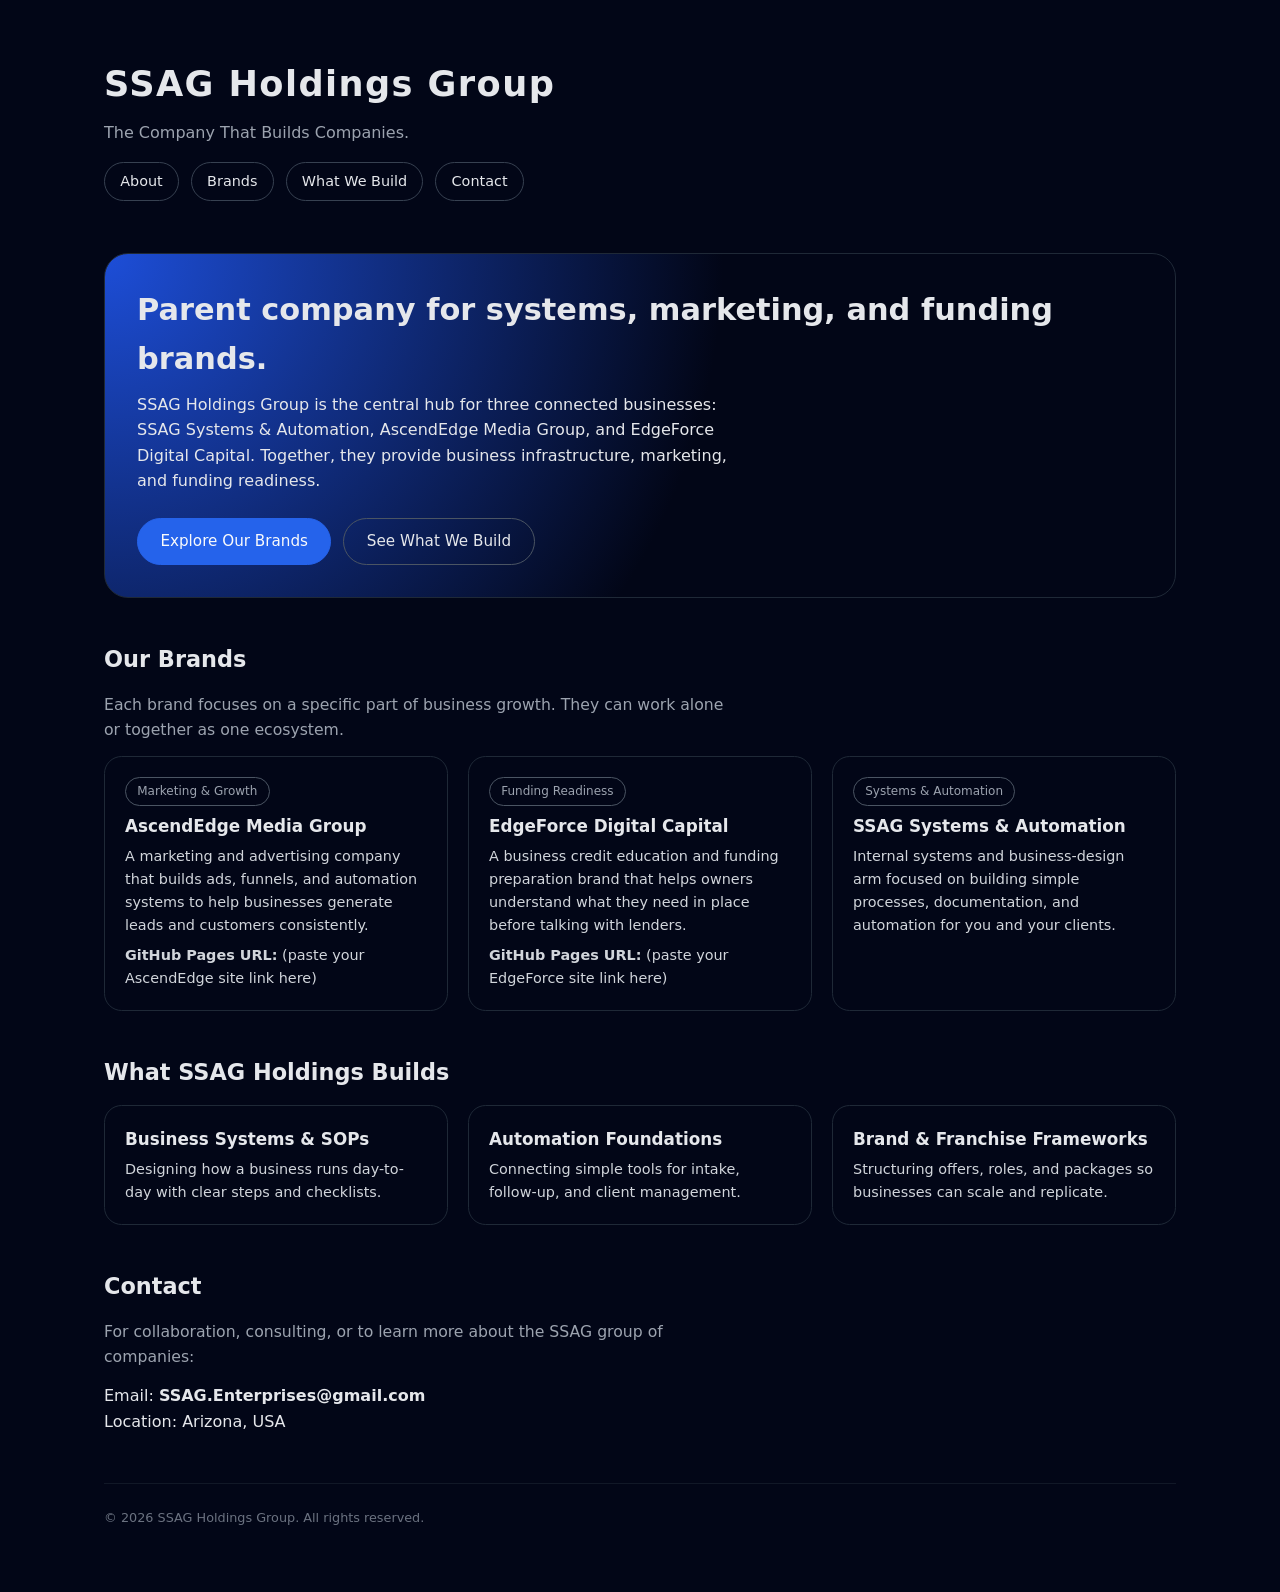
==== index.html @ 1a751d48 "Add files via upload" ====
<!DOCTYPE html>
<html lang="en">
<head>
  <meta charset="UTF-8" />
  <title>SSAG Holdings Group – Enterprise Hub</title>
  <meta name="viewport" content="width=device-width, initial-scale=1" />
  <meta name="description" content="SSAG Holdings Group is the parent company overseeing AscendEdge Media Group and EdgeForce Digital Capital." />
  <link rel="stylesheet" href="style.css" />
</head>
<body>
  <div class="container">
    <header>
      <h1>SSAG Holdings Group</h1>
      <p>The Company That Builds Companies.</p>
      <nav class="nav">
        <a href="#about">About</a>
        <a href="#brands">Brands</a>
        <a href="#services">What We Build</a>
        <a href="#contact">Contact</a>
      </nav>
    </header>

    <section class="hero" id="about">
      <h2>Parent company for systems, marketing, and funding brands.</h2>
      <p>
        SSAG Holdings Group is the central hub for three connected businesses:
        SSAG Systems & Automation, AscendEdge Media Group, and EdgeForce Digital Capital.
        Together, they provide business infrastructure, marketing, and funding readiness.
      </p>
      <div class="cta-row">
        <a href="#brands" class="btn-primary">Explore Our Brands</a>
        <a href="#services" class="btn-outline">See What We Build</a>
      </div>
    </section>

    <section class="section" id="brands">
      <h3>Our Brands</h3>
      <p class="lead">
        Each brand focuses on a specific part of business growth. They can work alone or together as one ecosystem.
      </p>
      <div class="grid grid-3">
        <div class="card">
          <span class="badge">Marketing & Growth</span>
          <h4>AscendEdge Media Group</h4>
          <p>
            A marketing and advertising company that builds ads, funnels, and automation systems 
            to help businesses generate leads and customers consistently.
          </p>
          <p class="price"><strong>GitHub Pages URL:</strong> (paste your AscendEdge site link here)</p>
        </div>
        <div class="card">
          <span class="badge">Funding Readiness</span>
          <h4>EdgeForce Digital Capital</h4>
          <p>
            A business credit education and funding preparation brand that helps owners understand 
            what they need in place before talking with lenders.
          </p>
          <p class="price"><strong>GitHub Pages URL:</strong> (paste your EdgeForce site link here)</p>
        </div>
        <div class="card">
          <span class="badge">Systems & Automation</span>
          <h4>SSAG Systems & Automation</h4>
          <p>
            Internal systems and business-design arm focused on building simple processes, documentation, 
            and automation for you and your clients.
          </p>
        </div>
      </div>
    </section>

    <section class="section" id="services">
      <h3>What SSAG Holdings Builds</h3>
      <div class="grid grid-3">
        <div class="card">
          <h4>Business Systems & SOPs</h4>
          <p>Designing how a business runs day-to-day with clear steps and checklists.</p>
        </div>
        <div class="card">
          <h4>Automation Foundations</h4>
          <p>Connecting simple tools for intake, follow-up, and client management.</p>
        </div>
        <div class="card">
          <h4>Brand & Franchise Frameworks</h4>
          <p>Structuring offers, roles, and packages so businesses can scale and replicate.</p>
        </div>
      </div>
    </section>

    <section class="section" id="contact">
      <h3>Contact</h3>
      <p class="lead">
        For collaboration, consulting, or to learn more about the SSAG group of companies:
      </p>
      <p>Email: <strong>SSAG.Enterprises@gmail.com</strong></p>
      <p>Location: Arizona, USA</p>
    </section>

    <footer class="footer">
      © <span id="year"></span> SSAG Holdings Group. All rights reserved.
    </footer>
  </div>

  <script>
    document.getElementById('year').textContent = new Date().getFullYear();
  </script>
</body>
</html>
---- style.css ----
* {
  box-sizing: border-box;
  margin: 0;
  padding: 0;
}

body {
  font-family: system-ui, -apple-system, BlinkMacSystemFont, "Segoe UI", sans-serif;
  background: #020617;
  color: #e5e7eb;
  line-height: 1.6;
}

a {
  color: inherit;
  text-decoration: none;
}

.container {
  max-width: 1120px;
  margin: 0 auto;
  padding: 1.5rem;
}

header {
  padding: 2rem 0 1.25rem;
}

header h1 {
  font-size: 2.2rem;
  letter-spacing: 0.04em;
}

header p {
  margin-top: 0.5rem;
  color: #9ca3af;
}

.nav {
  display: flex;
  flex-wrap: wrap;
  gap: 0.75rem;
  margin-top: 1rem;
}

.nav a {
  font-size: 0.9rem;
  padding: 0.45rem 0.95rem;
  border-radius: 999px;
  border: 1px solid #374151;
  color: #e5e7eb;
}

.nav a:hover {
  background: #111827;
}

.hero {
  margin-top: 2rem;
  padding: 2rem;
  border-radius: 1.5rem;
  background: radial-gradient(circle at top left, #1d4ed8 0, #020617 55%);
  border: 1px solid #1f2937;
}

.hero h2 {
  font-size: 1.9rem;
  margin-bottom: 0.5rem;
}

.hero p {
  color: #e5e7eb;
  max-width: 38rem;
}

.cta-row {
  margin-top: 1.5rem;
  display: flex;
  flex-wrap: wrap;
  gap: 0.75rem;
}

.btn-primary, .btn-outline {
  padding: 0.65rem 1.4rem;
  border-radius: 999px;
  font-size: 0.95rem;
  cursor: pointer;
  border: 1px solid transparent;
  display: inline-block;
}

.btn-primary {
  background: #2563eb;
  border-color: #2563eb;
  color: #f9fafb;
}

.btn-outline {
  background: transparent;
  border-color: #4b5563;
  color: #e5e7eb;
}

.section {
  margin-top: 2.75rem;
}

.section h3 {
  font-size: 1.4rem;
  margin-bottom: 0.85rem;
}

.section p.lead {
  font-size: 0.98rem;
  color: #9ca3af;
  max-width: 40rem;
  margin-bottom: 0.9rem;
}

.grid {
  display: grid;
  gap: 1.25rem;
}

@media (min-width: 768px) {
  .grid-3 {
    grid-template-columns: repeat(3, minmax(0, 1fr));
  }
  .grid-2 {
    grid-template-columns: repeat(2, minmax(0, 1fr));
  }
}

.card {
  padding: 1.25rem;
  border-radius: 1.1rem;
  border: 1px solid #1f2937;
  background: #020617;
}

.card h4 {
  font-size: 1.05rem;
  margin-bottom: 0.35rem;
}

.card p {
  font-size: 0.9rem;
  color: #d1d5db;
}

.badge {
  display: inline-block;
  font-size: 0.75rem;
  padding: 0.24rem 0.7rem;
  border-radius: 999px;
  border: 1px solid #4b5563;
  color: #9ca3af;
  margin-bottom: 0.4rem;
}

.price {
  margin-top: 0.45rem;
  font-size: 0.95rem;
  color: #a5b4fc;
}

.footer {
  margin-top: 3rem;
  padding: 1.5rem 0 2.5rem;
  border-top: 1px solid #111827;
  font-size: 0.8rem;
  color: #6b7280;
}
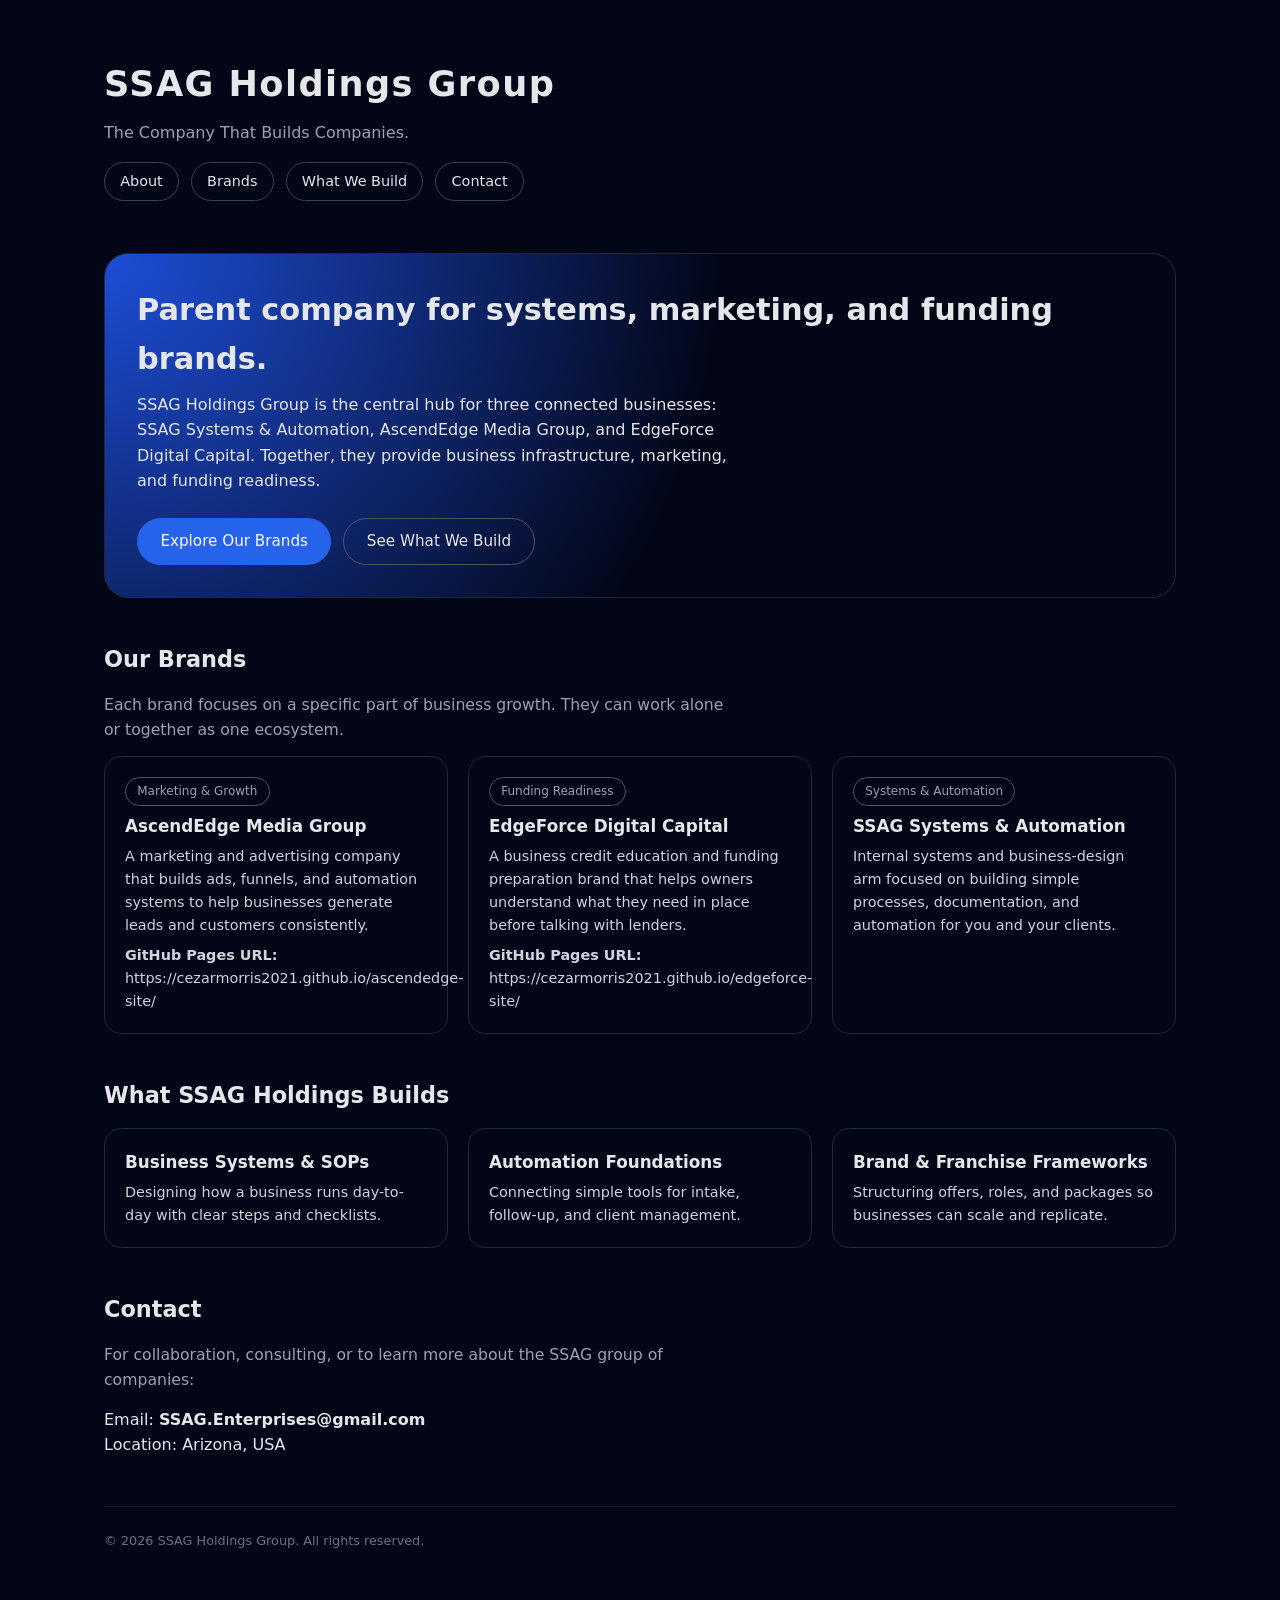
==== commit 01e26431: "Update index.html" ====
--- a/index.html
+++ b/index.html
@@ -46,7 +46,12 @@
             A marketing and advertising company that builds ads, funnels, and automation systems 
             to help businesses generate leads and customers consistently.
           </p>
-          <p class="price"><strong>GitHub Pages URL:</strong> (paste your AscendEdge site link here)</p>
+          <p class="price">
+            <strong>GitHub Pages URL:</strong>
+            <a href="https://cezarmorris2021.github.io/ascendedge-site/" target="_blank">
+              https://cezarmorris2021.github.io/ascendedge-site/
+            </a>
+          </p>
         </div>
         <div class="card">
           <span class="badge">Funding Readiness</span>
@@ -55,7 +60,12 @@
             A business credit education and funding preparation brand that helps owners understand 
             what they need in place before talking with lenders.
           </p>
-          <p class="price"><strong>GitHub Pages URL:</strong> (paste your EdgeForce site link here)</p>
+          <p class="price">
+            <strong>GitHub Pages URL:</strong>
+            <a href="https://cezarmorris2021.github.io/edgeforce-site/" target="_blank">
+              https://cezarmorris2021.github.io/edgeforce-site/
+            </a>
+          </p>
         </div>
         <div class="card">
           <span class="badge">Systems & Automation</span>
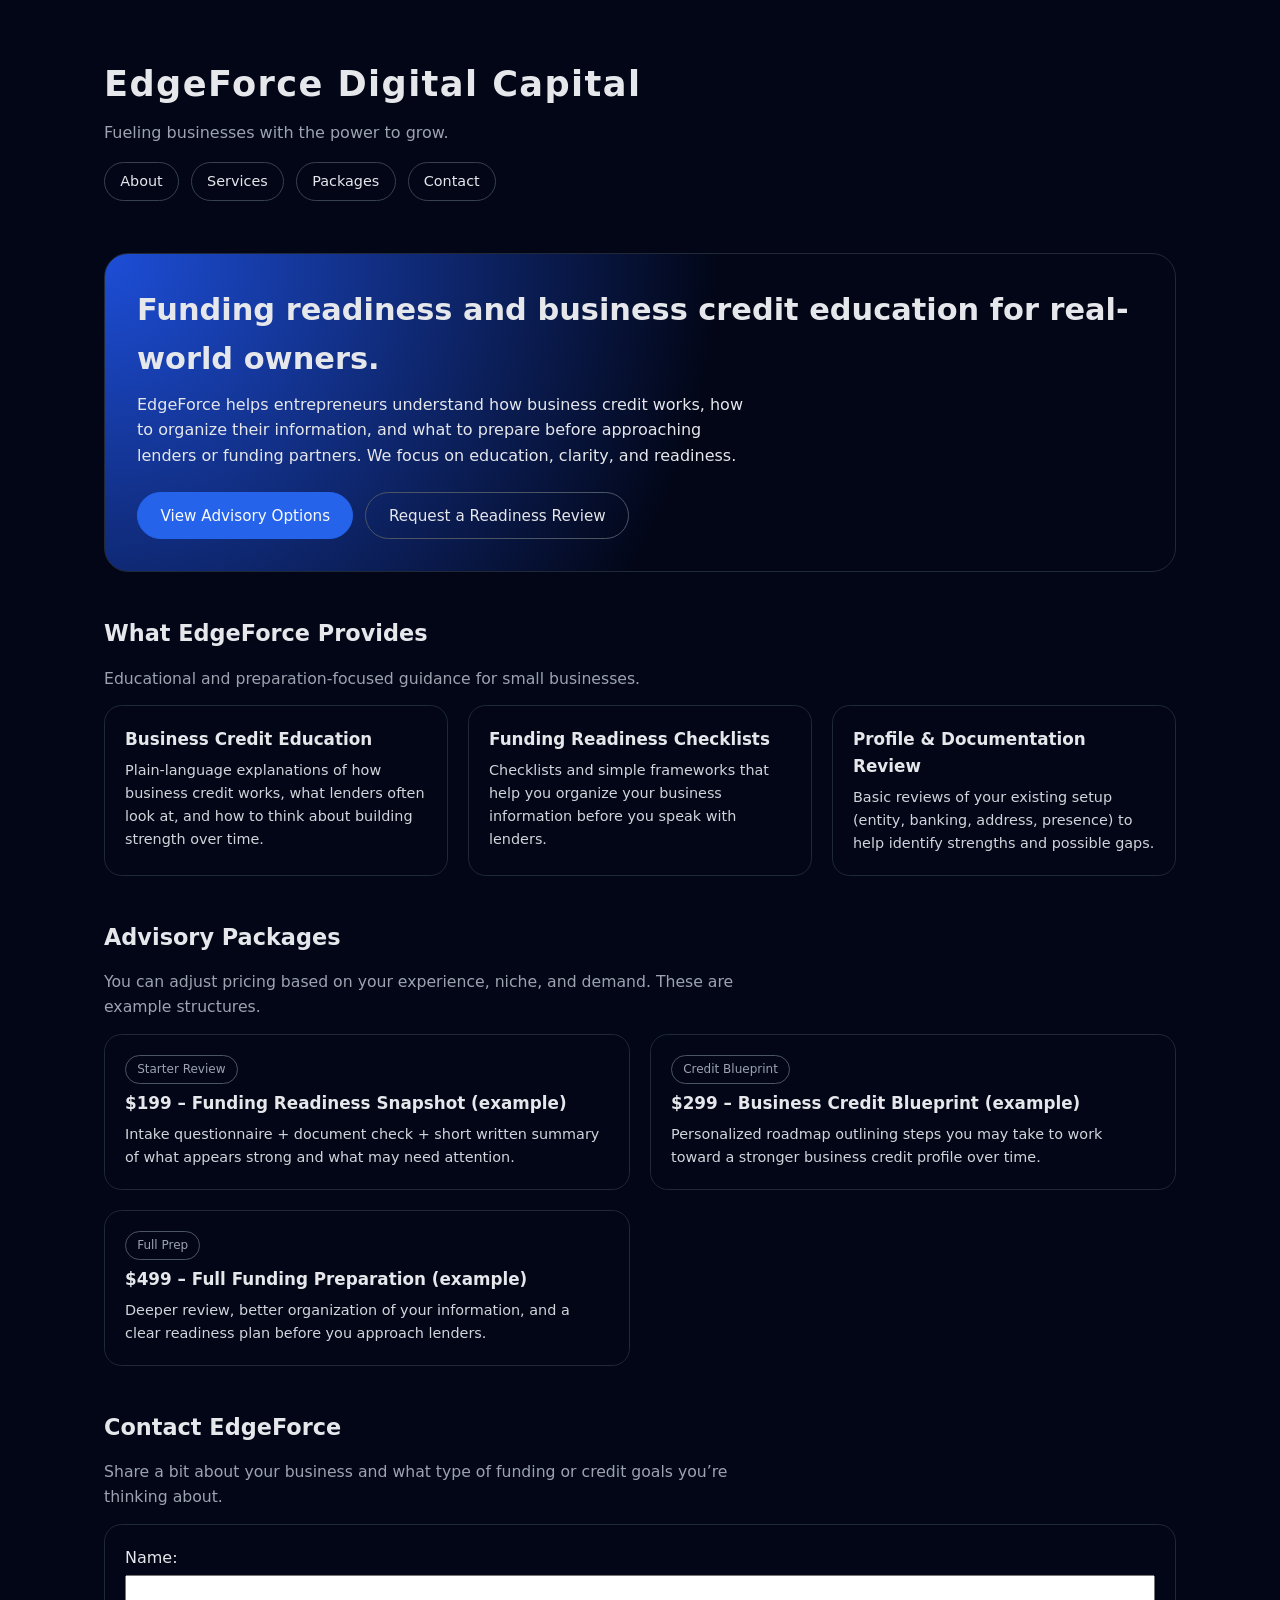
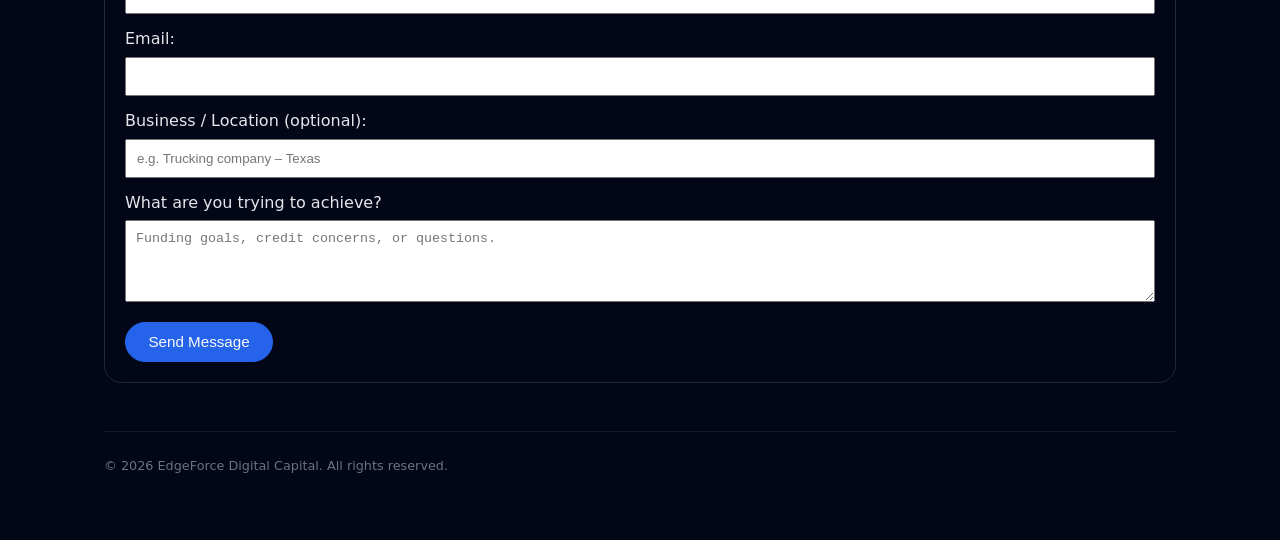
==== commit 5c204bed: "Update index.html" ====
--- a/index.html
+++ b/index.html
@@ -2,111 +2,107 @@
 <html lang="en">
 <head>
   <meta charset="UTF-8" />
-  <title>SSAG Holdings Group – Enterprise Hub</title>
+  <title>EdgeForce Digital Capital – Funding Readiness & Business Credit Education</title>
   <meta name="viewport" content="width=device-width, initial-scale=1" />
-  <meta name="description" content="SSAG Holdings Group is the parent company overseeing AscendEdge Media Group and EdgeForce Digital Capital." />
+  <meta name="description" content="EdgeForce Digital Capital provides funding readiness reviews and business credit education for small businesses." />
   <link rel="stylesheet" href="style.css" />
 </head>
 <body>
   <div class="container">
     <header>
-      <h1>SSAG Holdings Group</h1>
-      <p>The Company That Builds Companies.</p>
+      <h1>EdgeForce Digital Capital</h1>
+      <p>Fueling businesses with the power to grow.</p>
       <nav class="nav">
         <a href="#about">About</a>
-        <a href="#brands">Brands</a>
-        <a href="#services">What We Build</a>
+        <a href="#services">Services</a>
+        <a href="#packages">Packages</a>
         <a href="#contact">Contact</a>
       </nav>
     </header>
 
     <section class="hero" id="about">
-      <h2>Parent company for systems, marketing, and funding brands.</h2>
+      <h2>Funding readiness and business credit education for real-world owners.</h2>
       <p>
-        SSAG Holdings Group is the central hub for three connected businesses:
-        SSAG Systems & Automation, AscendEdge Media Group, and EdgeForce Digital Capital.
-        Together, they provide business infrastructure, marketing, and funding readiness.
+        EdgeForce helps entrepreneurs understand how business credit works, how to organize their information,
+        and what to prepare before approaching lenders or funding partners. We focus on education, clarity, and readiness.
       </p>
       <div class="cta-row">
-        <a href="#brands" class="btn-primary">Explore Our Brands</a>
-        <a href="#services" class="btn-outline">See What We Build</a>
+        <a href="#packages" class="btn-primary">View Advisory Options</a>
+        <a href="#contact" class="btn-outline">Request a Readiness Review</a>
       </div>
     </section>
 
-    <section class="section" id="brands">
-      <h3>Our Brands</h3>
-      <p class="lead">
-        Each brand focuses on a specific part of business growth. They can work alone or together as one ecosystem.
-      </p>
+    <section class="section" id="services">
+      <h3>What EdgeForce Provides</h3>
+      <p class="lead">Educational and preparation-focused guidance for small businesses.</p>
+
       <div class="grid grid-3">
         <div class="card">
-          <span class="badge">Marketing & Growth</span>
-          <h4>AscendEdge Media Group</h4>
-          <p>
-            A marketing and advertising company that builds ads, funnels, and automation systems 
-            to help businesses generate leads and customers consistently.
-          </p>
-          <p class="price">
-            <strong>GitHub Pages URL:</strong>
-            <a href="https://cezarmorris2021.github.io/ascendedge-site/" target="_blank">
-              https://cezarmorris2021.github.io/ascendedge-site/
-            </a>
-          </p>
+          <h4>Business Credit Education</h4>
+          <p>Plain-language explanations of how business credit works, what lenders often look at, and how to think about building strength over time.</p>
         </div>
         <div class="card">
-          <span class="badge">Funding Readiness</span>
-          <h4>EdgeForce Digital Capital</h4>
-          <p>
-            A business credit education and funding preparation brand that helps owners understand 
-            what they need in place before talking with lenders.
-          </p>
-          <p class="price">
-            <strong>GitHub Pages URL:</strong>
-            <a href="https://cezarmorris2021.github.io/edgeforce-site/" target="_blank">
-              https://cezarmorris2021.github.io/edgeforce-site/
-            </a>
-          </p>
+          <h4>Funding Readiness Checklists</h4>
+          <p>Checklists and simple frameworks that help you organize your business information before you speak with lenders.</p>
         </div>
         <div class="card">
-          <span class="badge">Systems & Automation</span>
-          <h4>SSAG Systems & Automation</h4>
-          <p>
-            Internal systems and business-design arm focused on building simple processes, documentation, 
-            and automation for you and your clients.
-          </p>
+          <h4>Profile & Documentation Review</h4>
+          <p>Basic reviews of your existing setup (entity, banking, address, presence) to help identify strengths and possible gaps.</p>
         </div>
       </div>
     </section>
 
-    <section class="section" id="services">
-      <h3>What SSAG Holdings Builds</h3>
-      <div class="grid grid-3">
+    <section class="section" id="packages">
+      <h3>Advisory Packages</h3>
+      <p class="lead">You can adjust pricing based on your experience, niche, and demand. These are example structures.</p>
+
+      <div class="grid grid-2">
         <div class="card">
-          <h4>Business Systems & SOPs</h4>
-          <p>Designing how a business runs day-to-day with clear steps and checklists.</p>
+          <span class="badge">Starter Review</span>
+          <h4>$199 – Funding Readiness Snapshot (example)</h4>
+          <p>Intake questionnaire + document check + short written summary of what appears strong and what may need attention.</p>
         </div>
         <div class="card">
-          <h4>Automation Foundations</h4>
-          <p>Connecting simple tools for intake, follow-up, and client management.</p>
+          <span class="badge">Credit Blueprint</span>
+          <h4>$299 – Business Credit Blueprint (example)</h4>
+          <p>Personalized roadmap outlining steps you may take to work toward a stronger business credit profile over time.</p>
         </div>
         <div class="card">
-          <h4>Brand & Franchise Frameworks</h4>
-          <p>Structuring offers, roles, and packages so businesses can scale and replicate.</p>
+          <span class="badge">Full Prep</span>
+          <h4>$499 – Full Funding Preparation (example)</h4>
+          <p>Deeper review, better organization of your information, and a clear readiness plan before you approach lenders.</p>
         </div>
       </div>
     </section>
 
     <section class="section" id="contact">
-      <h3>Contact</h3>
+      <h3>Contact EdgeForce</h3>
       <p class="lead">
-        For collaboration, consulting, or to learn more about the SSAG group of companies:
+        Share a bit about your business and what type of funding or credit goals you’re thinking about.
       </p>
-      <p>Email: <strong>SSAG.Enterprises@gmail.com</strong></p>
-      <p>Location: Arizona, USA</p>
+
+      <form action="https://formsubmit.co/EdgeForceCapital@gmail.com" method="POST" class="card" style="padding:20px;">
+        <input type="hidden" name="_captcha" value="false">
+        <input type="hidden" name="_subject" value="New EdgeForce Funding Readiness Inquiry">
+
+        <label>Name:</label>
+        <input type="text" name="name" required style="width:100%;padding:10px;margin:5px 0 12px;">
+
+        <label>Email:</label>
+        <input type="email" name="email" required style="width:100%;padding:10px;margin:5px 0 12px;">
+
+        <label>Business / Location (optional):</label>
+        <input type="text" name="business" placeholder="e.g. Trucking company – Texas" style="width:100%;padding:10px;margin:5px 0 12px;">
+
+        <label>What are you trying to achieve?</label>
+        <textarea name="message" rows="4" required style="width:100%;padding:10px;margin:5px 0 12px;" placeholder="Funding goals, credit concerns, or questions."></textarea>
+
+        <button type="submit" class="btn-primary">Send Message</button>
+      </form>
     </section>
 
     <footer class="footer">
-      © <span id="year"></span> SSAG Holdings Group. All rights reserved.
+      © <span id="year"></span> EdgeForce Digital Capital. All rights reserved.
     </footer>
   </div>
 
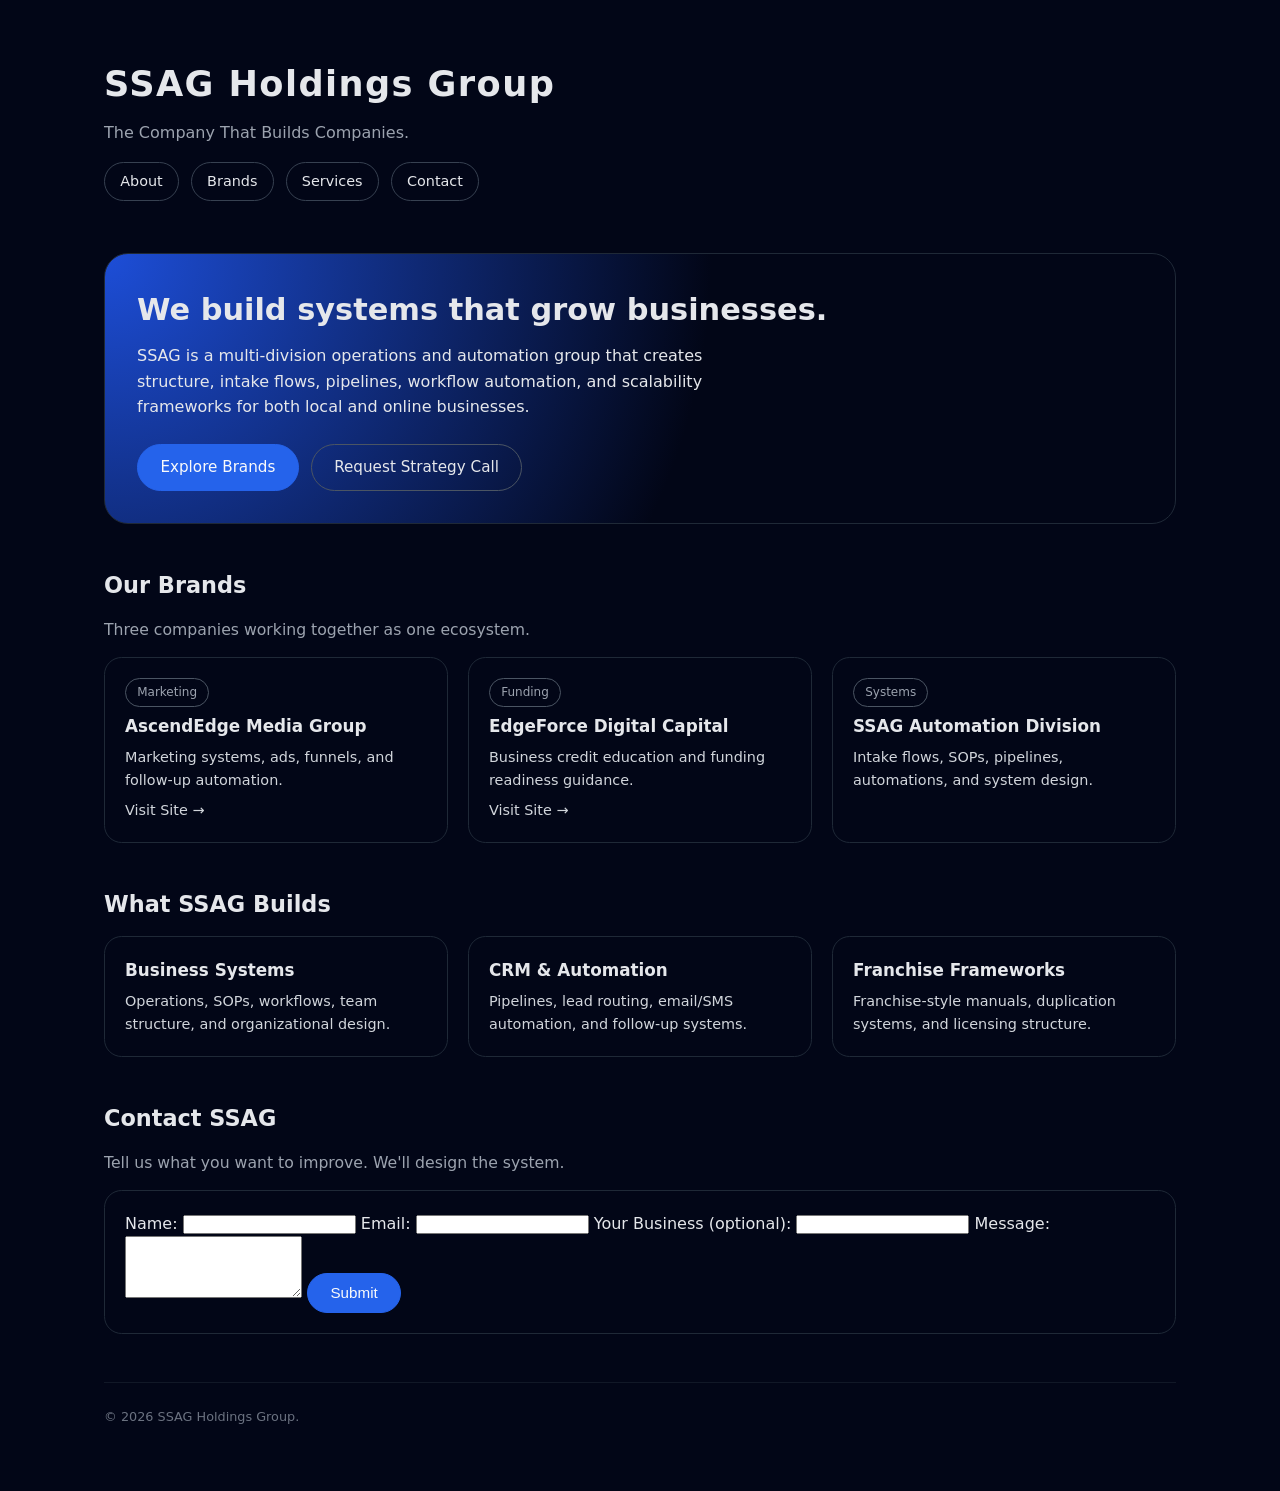
==== commit 949628d6: "Update index.html" ====
--- a/index.html
+++ b/index.html
@@ -2,112 +2,115 @@
 <html lang="en">
 <head>
   <meta charset="UTF-8" />
-  <title>EdgeForce Digital Capital – Funding Readiness & Business Credit Education</title>
-  <meta name="viewport" content="width=device-width, initial-scale=1" />
-  <meta name="description" content="EdgeForce Digital Capital provides funding readiness reviews and business credit education for small businesses." />
-  <link rel="stylesheet" href="style.css" />
+  <title>SSAG Holdings Group – Business Systems & Automation Hub</title>
+  <meta name="viewport" content="width=device-width, initial-scale=1">
+  <meta name="description" content="SSAG Holdings Group builds systems, automation, and infrastructure for service-based and online businesses.">
+  <link rel="stylesheet" href="style.css">
 </head>
 <body>
   <div class="container">
     <header>
-      <h1>EdgeForce Digital Capital</h1>
-      <p>Fueling businesses with the power to grow.</p>
+      <h1>SSAG Holdings Group</h1>
+      <p>The Company That Builds Companies.</p>
+
       <nav class="nav">
         <a href="#about">About</a>
+        <a href="#brands">Brands</a>
         <a href="#services">Services</a>
-        <a href="#packages">Packages</a>
         <a href="#contact">Contact</a>
       </nav>
     </header>
 
     <section class="hero" id="about">
-      <h2>Funding readiness and business credit education for real-world owners.</h2>
+      <h2>We build systems that grow businesses.</h2>
       <p>
-        EdgeForce helps entrepreneurs understand how business credit works, how to organize their information,
-        and what to prepare before approaching lenders or funding partners. We focus on education, clarity, and readiness.
+        SSAG is a multi-division operations and automation group that creates
+        structure, intake flows, pipelines, workflow automation, and scalability
+        frameworks for both local and online businesses.
       </p>
       <div class="cta-row">
-        <a href="#packages" class="btn-primary">View Advisory Options</a>
-        <a href="#contact" class="btn-outline">Request a Readiness Review</a>
+        <a class="btn-primary" href="#brands">Explore Brands</a>
+        <a class="btn-outline" href="#contact">Request Strategy Call</a>
       </div>
     </section>
 
-    <section class="section" id="services">
-      <h3>What EdgeForce Provides</h3>
-      <p class="lead">Educational and preparation-focused guidance for small businesses.</p>
+    <section id="brands" class="section">
+      <h3>Our Brands</h3>
+      <p class="lead">Three companies working together as one ecosystem.</p>
 
       <div class="grid grid-3">
         <div class="card">
-          <h4>Business Credit Education</h4>
-          <p>Plain-language explanations of how business credit works, what lenders often look at, and how to think about building strength over time.</p>
+          <span class="badge">Marketing</span>
+          <h4>AscendEdge Media Group</h4>
+          <p>Marketing systems, ads, funnels, and follow-up automation.</p>
+          <p class="price"><a href="https://cezarmorris2021.github.io/ascendedge-site/" target="_blank">Visit Site →</a></p>
         </div>
+
         <div class="card">
-          <h4>Funding Readiness Checklists</h4>
-          <p>Checklists and simple frameworks that help you organize your business information before you speak with lenders.</p>
+          <span class="badge">Funding</span>
+          <h4>EdgeForce Digital Capital</h4>
+          <p>Business credit education and funding readiness guidance.</p>
+          <p class="price"><a href="https://cezarmorris2021.github.io/edgeforce-site/" target="_blank">Visit Site →</a></p>
         </div>
+
         <div class="card">
-          <h4>Profile & Documentation Review</h4>
-          <p>Basic reviews of your existing setup (entity, banking, address, presence) to help identify strengths and possible gaps.</p>
+          <span class="badge">Systems</span>
+          <h4>SSAG Automation Division</h4>
+          <p>Intake flows, SOPs, pipelines, automations, and system design.</p>
         </div>
       </div>
     </section>
 
-    <section class="section" id="packages">
-      <h3>Advisory Packages</h3>
-      <p class="lead">You can adjust pricing based on your experience, niche, and demand. These are example structures.</p>
+    <section id="services" class="section">
+      <h3>What SSAG Builds</h3>
 
-      <div class="grid grid-2">
+      <div class="grid grid-3">
         <div class="card">
-          <span class="badge">Starter Review</span>
-          <h4>$199 – Funding Readiness Snapshot (example)</h4>
-          <p>Intake questionnaire + document check + short written summary of what appears strong and what may need attention.</p>
+          <h4>Business Systems</h4>
+          <p>Operations, SOPs, workflows, team structure, and organizational design.</p>
         </div>
         <div class="card">
-          <span class="badge">Credit Blueprint</span>
-          <h4>$299 – Business Credit Blueprint (example)</h4>
-          <p>Personalized roadmap outlining steps you may take to work toward a stronger business credit profile over time.</p>
+          <h4>CRM & Automation</h4>
+          <p>Pipelines, lead routing, email/SMS automation, and follow-up systems.</p>
         </div>
         <div class="card">
-          <span class="badge">Full Prep</span>
-          <h4>$499 – Full Funding Preparation (example)</h4>
-          <p>Deeper review, better organization of your information, and a clear readiness plan before you approach lenders.</p>
+          <h4>Franchise Frameworks</h4>
+          <p>Franchise-style manuals, duplication systems, and licensing structure.</p>
         </div>
       </div>
     </section>
 
-    <section class="section" id="contact">
-      <h3>Contact EdgeForce</h3>
-      <p class="lead">
-        Share a bit about your business and what type of funding or credit goals you’re thinking about.
-      </p>
+    <section id="contact" class="section">
+      <h3>Contact SSAG</h3>
+      <p class="lead">Tell us what you want to improve. We'll design the system.</p>
 
-      <form action="https://formsubmit.co/EdgeForceCapital@gmail.com" method="POST" class="card" style="padding:20px;">
+      <form action="https://formsubmit.co/SSAG.Enterprises@gmail.com" method="POST" class="card" style="padding:20px;">
         <input type="hidden" name="_captcha" value="false">
-        <input type="hidden" name="_subject" value="New EdgeForce Funding Readiness Inquiry">
+        <input type="hidden" name="_subject" value="New SSAG Inquiry">
 
         <label>Name:</label>
-        <input type="text" name="name" required style="width:100%;padding:10px;margin:5px 0 12px;">
+        <input type="text" name="name" required>
 
         <label>Email:</label>
-        <input type="email" name="email" required style="width:100%;padding:10px;margin:5px 0 12px;">
+        <input type="email" name="email" required>
 
-        <label>Business / Location (optional):</label>
-        <input type="text" name="business" placeholder="e.g. Trucking company – Texas" style="width:100%;padding:10px;margin:5px 0 12px;">
+        <label>Your Business (optional):</label>
+        <input type="text" name="business">
 
-        <label>What are you trying to achieve?</label>
-        <textarea name="message" rows="4" required style="width:100%;padding:10px;margin:5px 0 12px;" placeholder="Funding goals, credit concerns, or questions."></textarea>
+        <label>Message:</label>
+        <textarea name="message" rows="4" required></textarea>
 
-        <button type="submit" class="btn-primary">Send Message</button>
+        <button class="btn-primary">Submit</button>
       </form>
     </section>
 
     <footer class="footer">
-      © <span id="year"></span> EdgeForce Digital Capital. All rights reserved.
+      © <span id="year"></span> SSAG Holdings Group.
     </footer>
   </div>
 
   <script>
-    document.getElementById('year').textContent = new Date().getFullYear();
+    document.getElementById("year").textContent = new Date().getFullYear();
   </script>
 </body>
 </html>
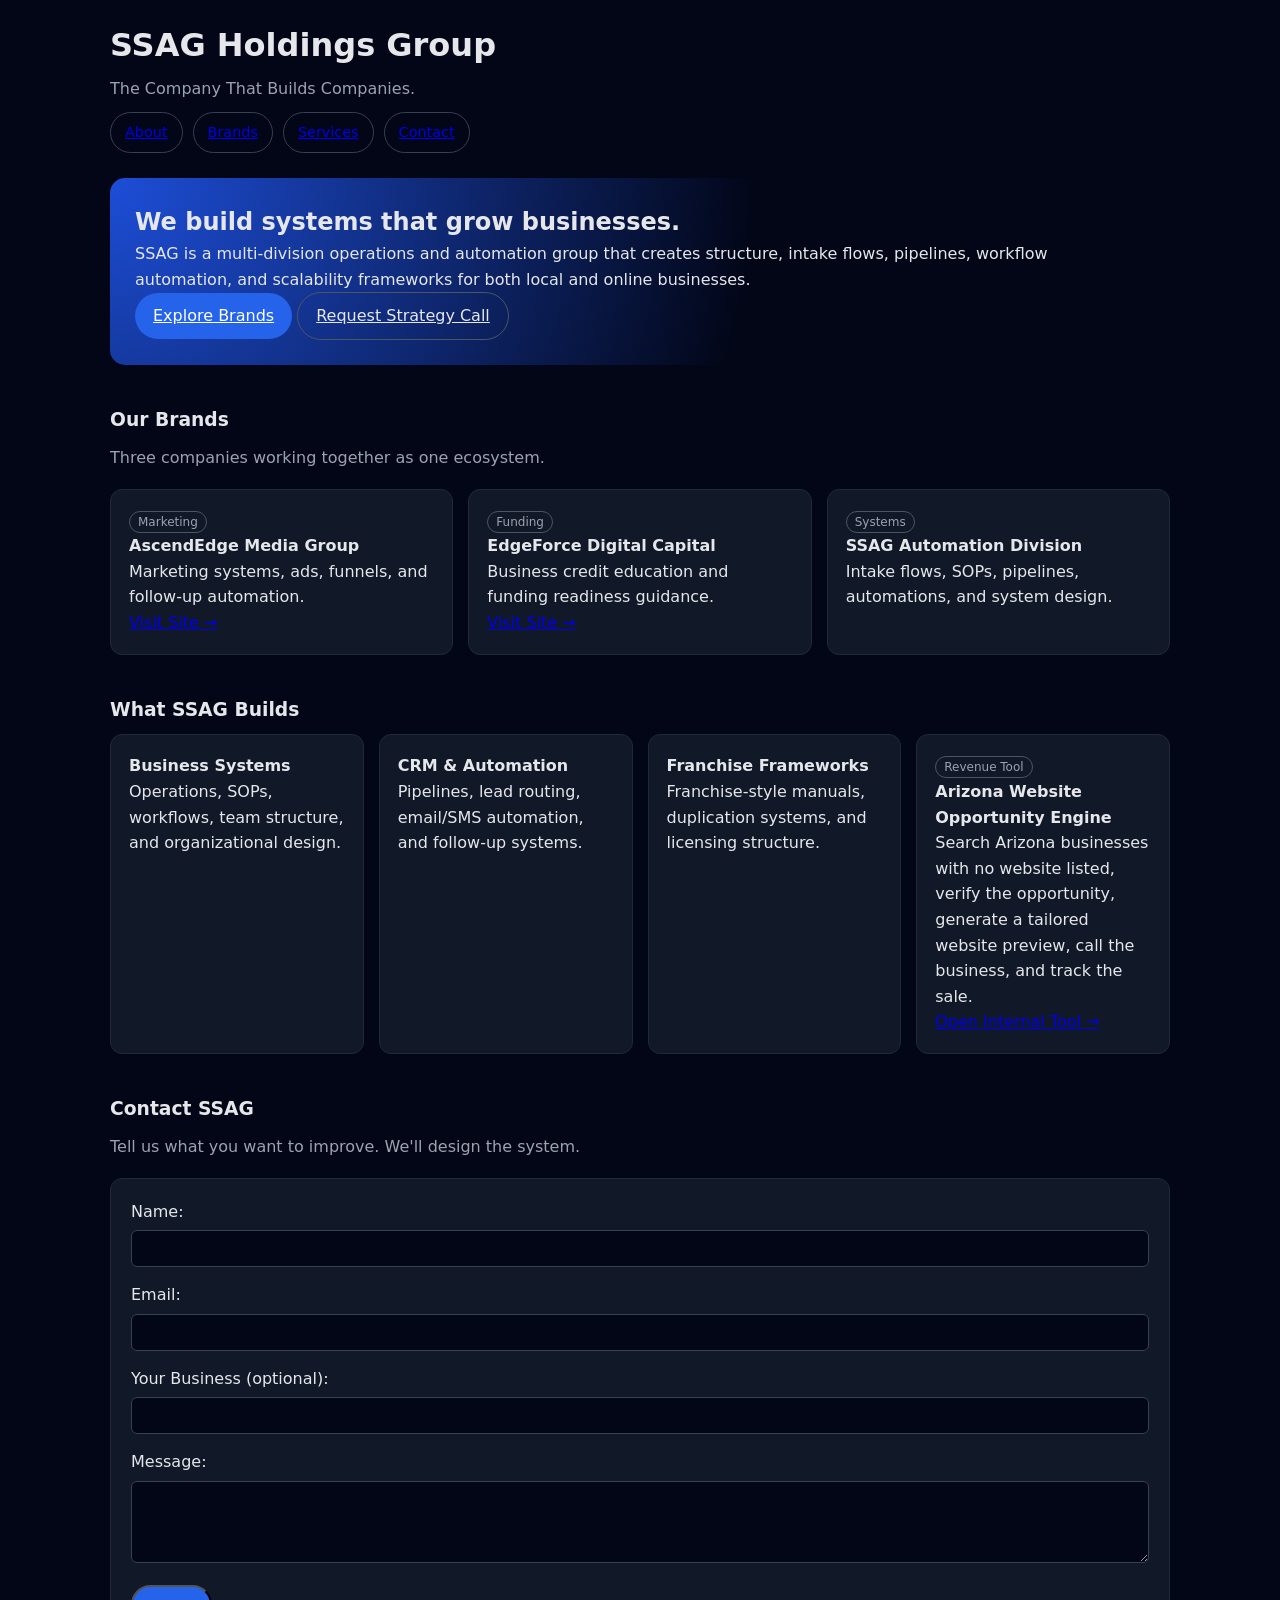
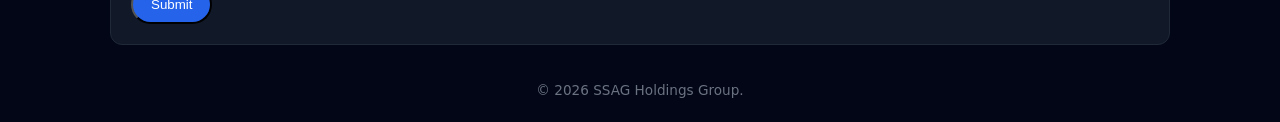
==== commit 20e703df: "Link Arizona Website Opportunity Engine from SSAG Hub" ====
--- a/index.html
+++ b/index.html
@@ -77,6 +77,12 @@
           <h4>Franchise Frameworks</h4>
           <p>Franchise-style manuals, duplication systems, and licensing structure.</p>
         </div>
+        <div class="card">
+          <span class="badge">Revenue Tool</span>
+          <h4>Arizona Website Opportunity Engine</h4>
+          <p>Search Arizona businesses with no website listed, verify the opportunity, generate a tailored website preview, call the business, and track the sale.</p>
+          <p class="price"><a href="./arizona-website-opportunity-engine/">Open Internal Tool →</a></p>
+        </div>
       </div>
     </section>
 
--- a/style.css
+++ b/style.css
@@ -1,173 +1,81 @@
-* {
-  box-sizing: border-box;
-  margin: 0;
-  padding: 0;
-}
+/* Shared styling for all sites */
+
+* { box-sizing: border-box; margin: 0; padding: 0; }
 
 body {
-  font-family: system-ui, -apple-system, BlinkMacSystemFont, "Segoe UI", sans-serif;
+  font-family: system-ui, sans-serif;
   background: #020617;
   color: #e5e7eb;
   line-height: 1.6;
 }
 
-a {
-  color: inherit;
-  text-decoration: none;
-}
+.container { max-width: 1100px; margin: auto; padding: 20px; }
 
-.container {
-  max-width: 1120px;
-  margin: 0 auto;
-  padding: 1.5rem;
-}
+header h1 { font-size: 2rem; margin-bottom: 5px; }
+header p { color: #9ca3af; }
 
-header {
-  padding: 2rem 0 1.25rem;
-}
-
-header h1 {
-  font-size: 2.2rem;
-  letter-spacing: 0.04em;
-}
-
-header p {
-  margin-top: 0.5rem;
-  color: #9ca3af;
-}
-
-.nav {
-  display: flex;
-  flex-wrap: wrap;
-  gap: 0.75rem;
-  margin-top: 1rem;
-}
-
+.nav { display: flex; gap: 10px; margin-top: 10px; flex-wrap: wrap; }
 .nav a {
-  font-size: 0.9rem;
-  padding: 0.45rem 0.95rem;
-  border-radius: 999px;
+  padding: 8px 14px;
   border: 1px solid #374151;
-  color: #e5e7eb;
-}
-
-.nav a:hover {
-  background: #111827;
+  border-radius: 25px;
+  font-size: .9rem;
 }
 
 .hero {
-  margin-top: 2rem;
-  padding: 2rem;
-  border-radius: 1.5rem;
-  background: radial-gradient(circle at top left, #1d4ed8 0, #020617 55%);
-  border: 1px solid #1f2937;
+  margin-top: 25px;
+  background: radial-gradient(circle at top left, #1d4ed8, #020617 60%);
+  padding: 25px;
+  border-radius: 15px;
 }
 
-.hero h2 {
-  font-size: 1.9rem;
-  margin-bottom: 0.5rem;
-}
-
-.hero p {
-  color: #e5e7eb;
-  max-width: 38rem;
-}
-
-.cta-row {
-  margin-top: 1.5rem;
-  display: flex;
-  flex-wrap: wrap;
-  gap: 0.75rem;
-}
-
-.btn-primary, .btn-outline {
-  padding: 0.65rem 1.4rem;
-  border-radius: 999px;
-  font-size: 0.95rem;
-  cursor: pointer;
-  border: 1px solid transparent;
+.btn-primary {
+  padding: 10px 18px;
+  background: #2563eb;
+  border-radius: 25px;
+  color: white;
   display: inline-block;
 }
 
-.btn-primary {
-  background: #2563eb;
-  border-color: #2563eb;
-  color: #f9fafb;
+.btn-outline {
+  padding: 10px 18px;
+  border-radius: 25px;
+  border: 1px solid #4b5563;
+  color: #e5e7eb;
+  display: inline-block;
 }
 
-.btn-outline {
-  background: transparent;
-  border-color: #4b5563;
-  color: #e5e7eb;
-}
+.section { margin-top: 40px; }
+.section h3 { margin-bottom: 10px; }
+.section .lead { color: #9ca3af; margin-bottom: 18px; }
 
-.section {
-  margin-top: 2.75rem;
-}
-
-.section h3 {
-  font-size: 1.4rem;
-  margin-bottom: 0.85rem;
-}
-
-.section p.lead {
-  font-size: 0.98rem;
-  color: #9ca3af;
-  max-width: 40rem;
-  margin-bottom: 0.9rem;
-}
-
-.grid {
-  display: grid;
-  gap: 1.25rem;
-}
-
-@media (min-width: 768px) {
-  .grid-3 {
-    grid-template-columns: repeat(3, minmax(0, 1fr));
-  }
-  .grid-2 {
-    grid-template-columns: repeat(2, minmax(0, 1fr));
-  }
-}
+.grid { display: grid; gap: 15px; }
+.grid-3 { grid-template-columns: repeat(auto-fit, minmax(250px, 1fr)); }
+.grid-2 { grid-template-columns: repeat(auto-fit, minmax(300px, 1fr)); }
 
 .card {
-  padding: 1.25rem;
-  border-radius: 1.1rem;
+  background: #111827;
   border: 1px solid #1f2937;
-  background: #020617;
-}
-
-.card h4 {
-  font-size: 1.05rem;
-  margin-bottom: 0.35rem;
-}
-
-.card p {
-  font-size: 0.9rem;
-  color: #d1d5db;
+  padding: 18px;
+  border-radius: 12px;
 }
 
 .badge {
-  display: inline-block;
-  font-size: 0.75rem;
-  padding: 0.24rem 0.7rem;
-  border-radius: 999px;
+  font-size: .75rem;
+  color: #9ca3af;
   border: 1px solid #4b5563;
-  color: #9ca3af;
-  margin-bottom: 0.4rem;
+  border-radius: 12px;
+  padding: 3px 8px;
 }
 
-.price {
-  margin-top: 0.45rem;
-  font-size: 0.95rem;
-  color: #a5b4fc;
+footer { margin-top: 35px; color: #6b7280; text-align: center; font-size: .85rem; }
+
+input, textarea {
+  width: 100%;
+  margin: 6px 0 15px;
+  padding: 10px;
+  border-radius: 6px;
+  border: 1px solid #374151;
+  background: #020617;
+  color: #e5e7eb;
 }
-
-.footer {
-  margin-top: 3rem;
-  padding: 1.5rem 0 2.5rem;
-  border-top: 1px solid #111827;
-  font-size: 0.8rem;
-  color: #6b7280;
-}
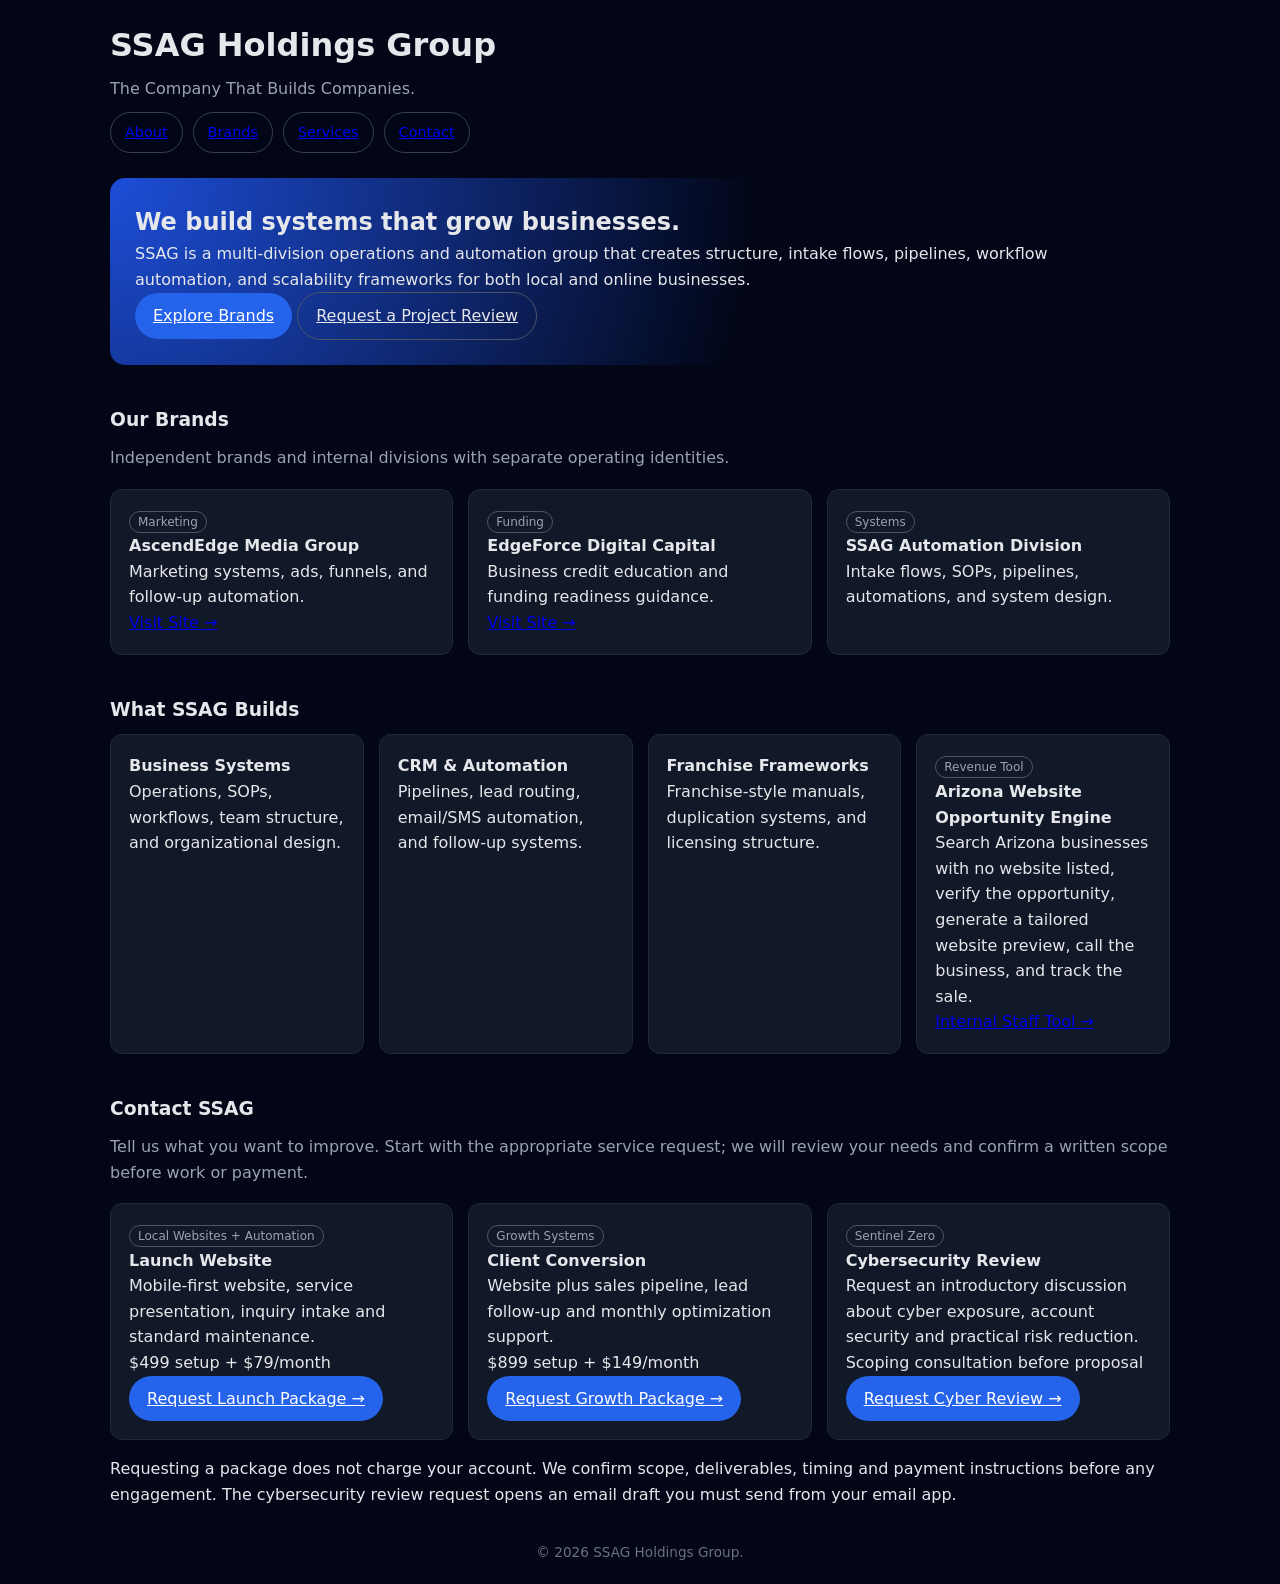
==== commit 84ac3c26: "Route SSAG public sales inquiries to persistent ClientFlow and Sentinel Zero intake" ====
--- a/index.html
+++ b/index.html
@@ -30,13 +30,13 @@
       </p>
       <div class="cta-row">
         <a class="btn-primary" href="#brands">Explore Brands</a>
-        <a class="btn-outline" href="#contact">Request Strategy Call</a>
+        <a class="btn-outline" href="https://ssag-paypal-clientflow.vercel.app/#contact">Request a Project Review</a>
       </div>
     </section>
 
     <section id="brands" class="section">
       <h3>Our Brands</h3>
-      <p class="lead">Three companies working together as one ecosystem.</p>
+      <p class="lead">Independent brands and internal divisions with separate operating identities.</p>
 
       <div class="grid grid-3">
         <div class="card">
@@ -81,33 +81,40 @@
           <span class="badge">Revenue Tool</span>
           <h4>Arizona Website Opportunity Engine</h4>
           <p>Search Arizona businesses with no website listed, verify the opportunity, generate a tailored website preview, call the business, and track the sale.</p>
-          <p class="price"><a href="./arizona-website-opportunity-engine/">Open Internal Tool →</a></p>
+          <p class="price"><a href="./owner-master-dashboard/daily-operations/">Internal Staff Tool →</a></p>
         </div>
       </div>
     </section>
 
     <section id="contact" class="section">
       <h3>Contact SSAG</h3>
-      <p class="lead">Tell us what you want to improve. We'll design the system.</p>
+      <p class="lead">Tell us what you want to improve. Start with the appropriate service request; we will review your needs and confirm a written scope before work or payment.</p>
 
-      <form action="https://formsubmit.co/SSAG.Enterprises@gmail.com" method="POST" class="card" style="padding:20px;">
-        <input type="hidden" name="_captcha" value="false">
-        <input type="hidden" name="_subject" value="New SSAG Inquiry">
+      <div class="grid grid-3">
+        <div class="card">
+          <span class="badge">Local Websites + Automation</span>
+          <h4>Launch Website</h4>
+          <p>Mobile-first website, service presentation, inquiry intake and standard maintenance.</p>
+          <p class="price">$499 setup + $79/month</p>
+          <a class="btn-primary" href="https://ssag-paypal-clientflow.vercel.app/#contact">Request Launch Package →</a>
+        </div>
+        <div class="card">
+          <span class="badge">Growth Systems</span>
+          <h4>Client Conversion</h4>
+          <p>Website plus sales pipeline, lead follow-up and monthly optimization support.</p>
+          <p class="price">$899 setup + $149/month</p>
+          <a class="btn-primary" href="https://ssag-paypal-clientflow.vercel.app/#contact">Request Growth Package →</a>
+        </div>
+        <div class="card">
+          <span class="badge">Sentinel Zero</span>
+          <h4>Cybersecurity Review</h4>
+          <p>Request an introductory discussion about cyber exposure, account security and practical risk reduction.</p>
+          <p class="price">Scoping consultation before proposal</p>
+          <a class="btn-primary" href="https://sentinel-zero-review-intake.vercel.app/">Request Cyber Review →</a>
+        </div>
+      </div>
+      <p style="margin-top:16px">Requesting a package does not charge your account. We confirm scope, deliverables, timing and payment instructions before any engagement. The cybersecurity review request opens an email draft you must send from your email app.</p>
 
-        <label>Name:</label>
-        <input type="text" name="name" required>
-
-        <label>Email:</label>
-        <input type="email" name="email" required>
-
-        <label>Your Business (optional):</label>
-        <input type="text" name="business">
-
-        <label>Message:</label>
-        <textarea name="message" rows="4" required></textarea>
-
-        <button class="btn-primary">Submit</button>
-      </form>
     </section>
 
     <footer class="footer">
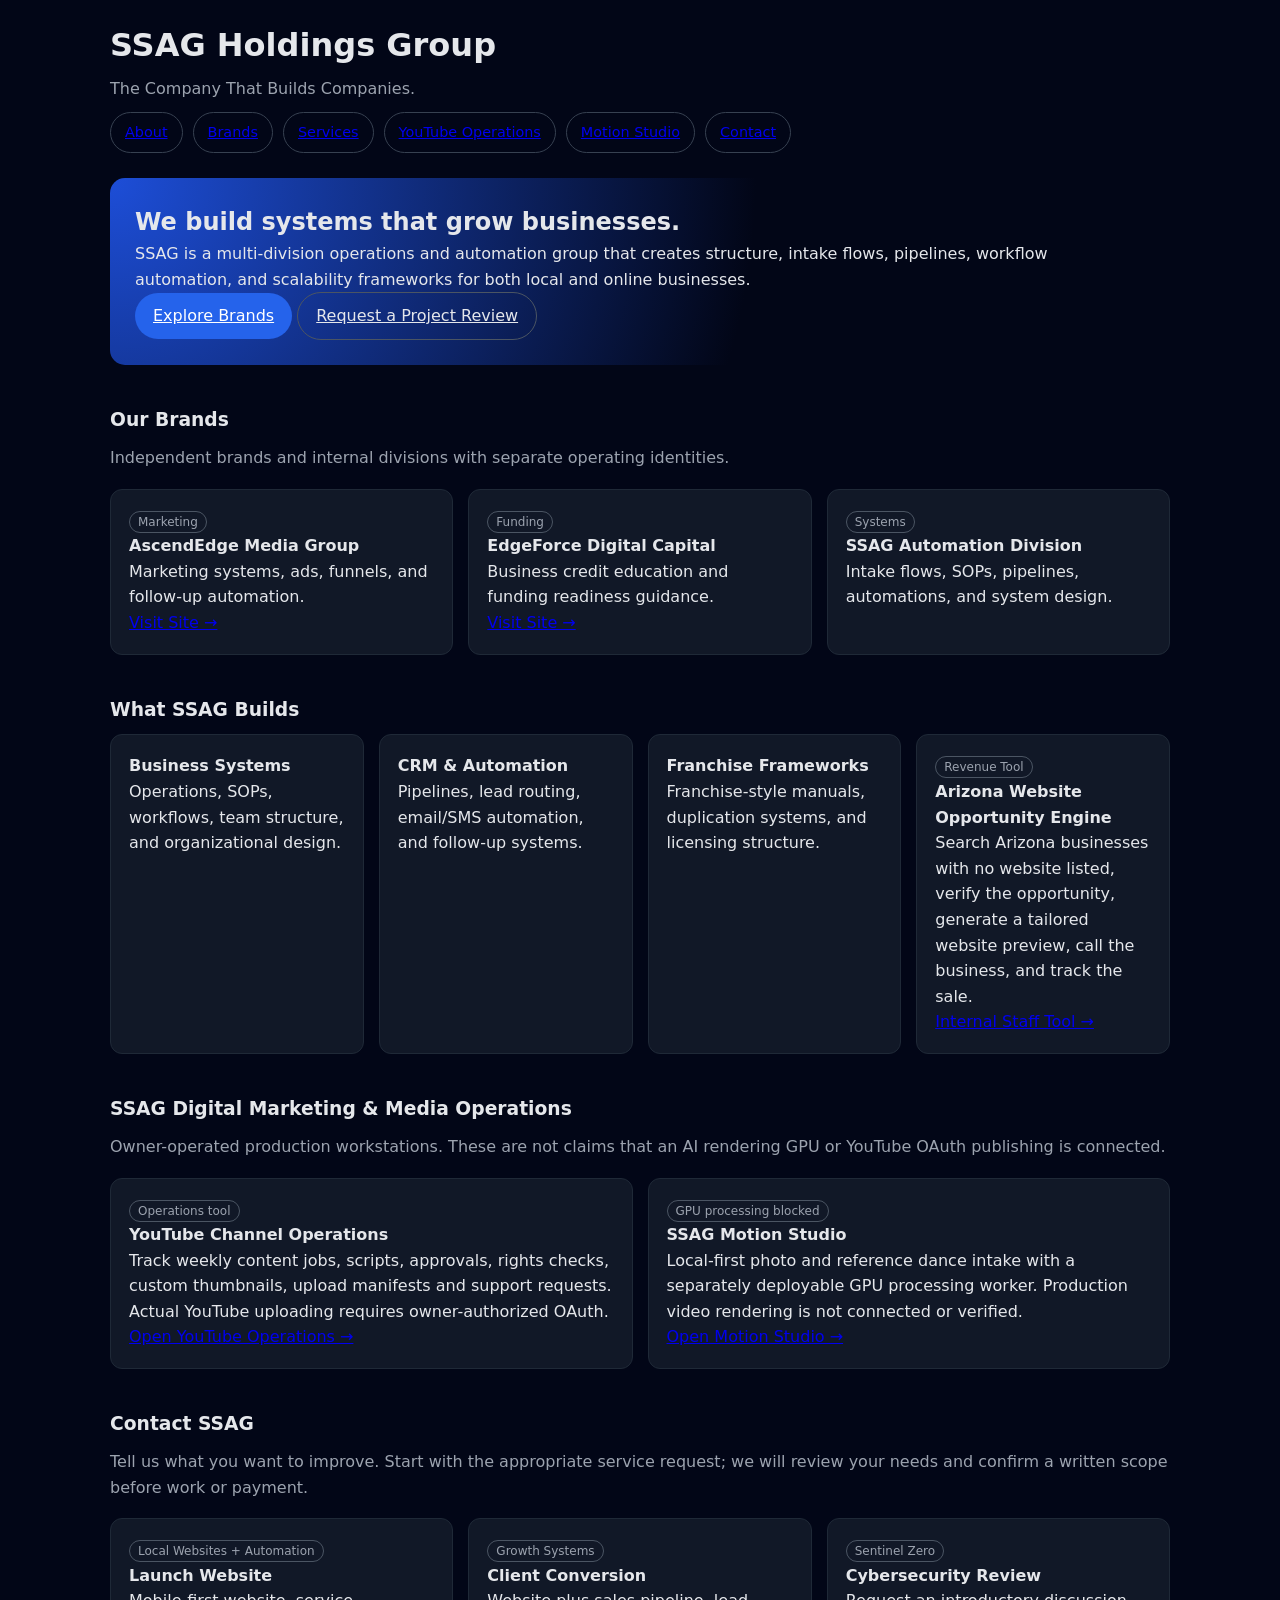
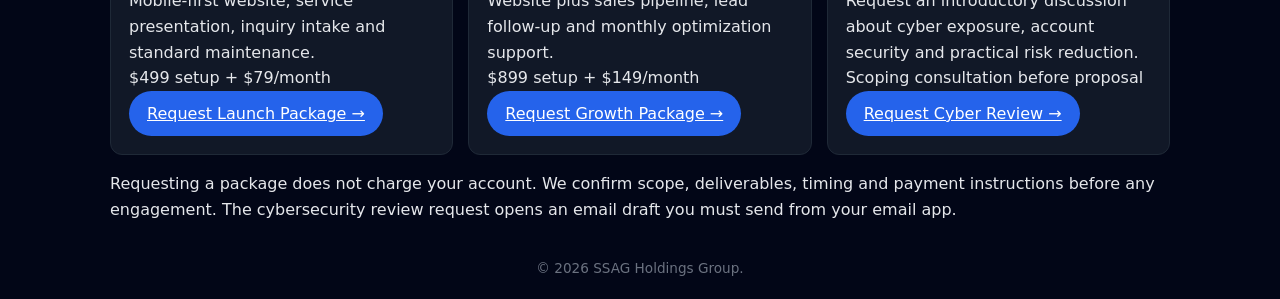
==== commit cb1ad918: "Link SSAG YouTube operations and GPU-gated Motion Studio from enterprise hub" ====
--- a/index.html
+++ b/index.html
@@ -17,6 +17,8 @@
         <a href="#about">About</a>
         <a href="#brands">Brands</a>
         <a href="#services">Services</a>
+        <a href="./youtube-operations/">YouTube Operations</a>
+        <a href="./motion-studio/">Motion Studio</a>
         <a href="#contact">Contact</a>
       </nav>
     </header>
@@ -86,6 +88,24 @@
       </div>
     </section>
 
+    <section class="section" id="media-ops">
+      <h3>SSAG Digital Marketing &amp; Media Operations</h3>
+      <p class="lead">Owner-operated production workstations. These are not claims that an AI rendering GPU or YouTube OAuth publishing is connected.</p>
+      <div class="grid grid-3">
+        <div class="card">
+          <span class="badge">Operations tool</span>
+          <h4>YouTube Channel Operations</h4>
+          <p>Track weekly content jobs, scripts, approvals, rights checks, custom thumbnails, upload manifests and support requests. Actual YouTube uploading requires owner-authorized OAuth.</p>
+          <p class="price"><a href="./youtube-operations/">Open YouTube Operations &rarr;</a></p>
+        </div>
+        <div class="card">
+          <span class="badge">GPU processing blocked</span>
+          <h4>SSAG Motion Studio</h4>
+          <p>Local-first photo and reference dance intake with a separately deployable GPU processing worker. Production video rendering is not connected or verified.</p>
+          <p class="price"><a href="./motion-studio/">Open Motion Studio &rarr;</a></p>
+        </div>
+      </div>
+    </section>
     <section id="contact" class="section">
       <h3>Contact SSAG</h3>
       <p class="lead">Tell us what you want to improve. Start with the appropriate service request; we will review your needs and confirm a written scope before work or payment.</p>
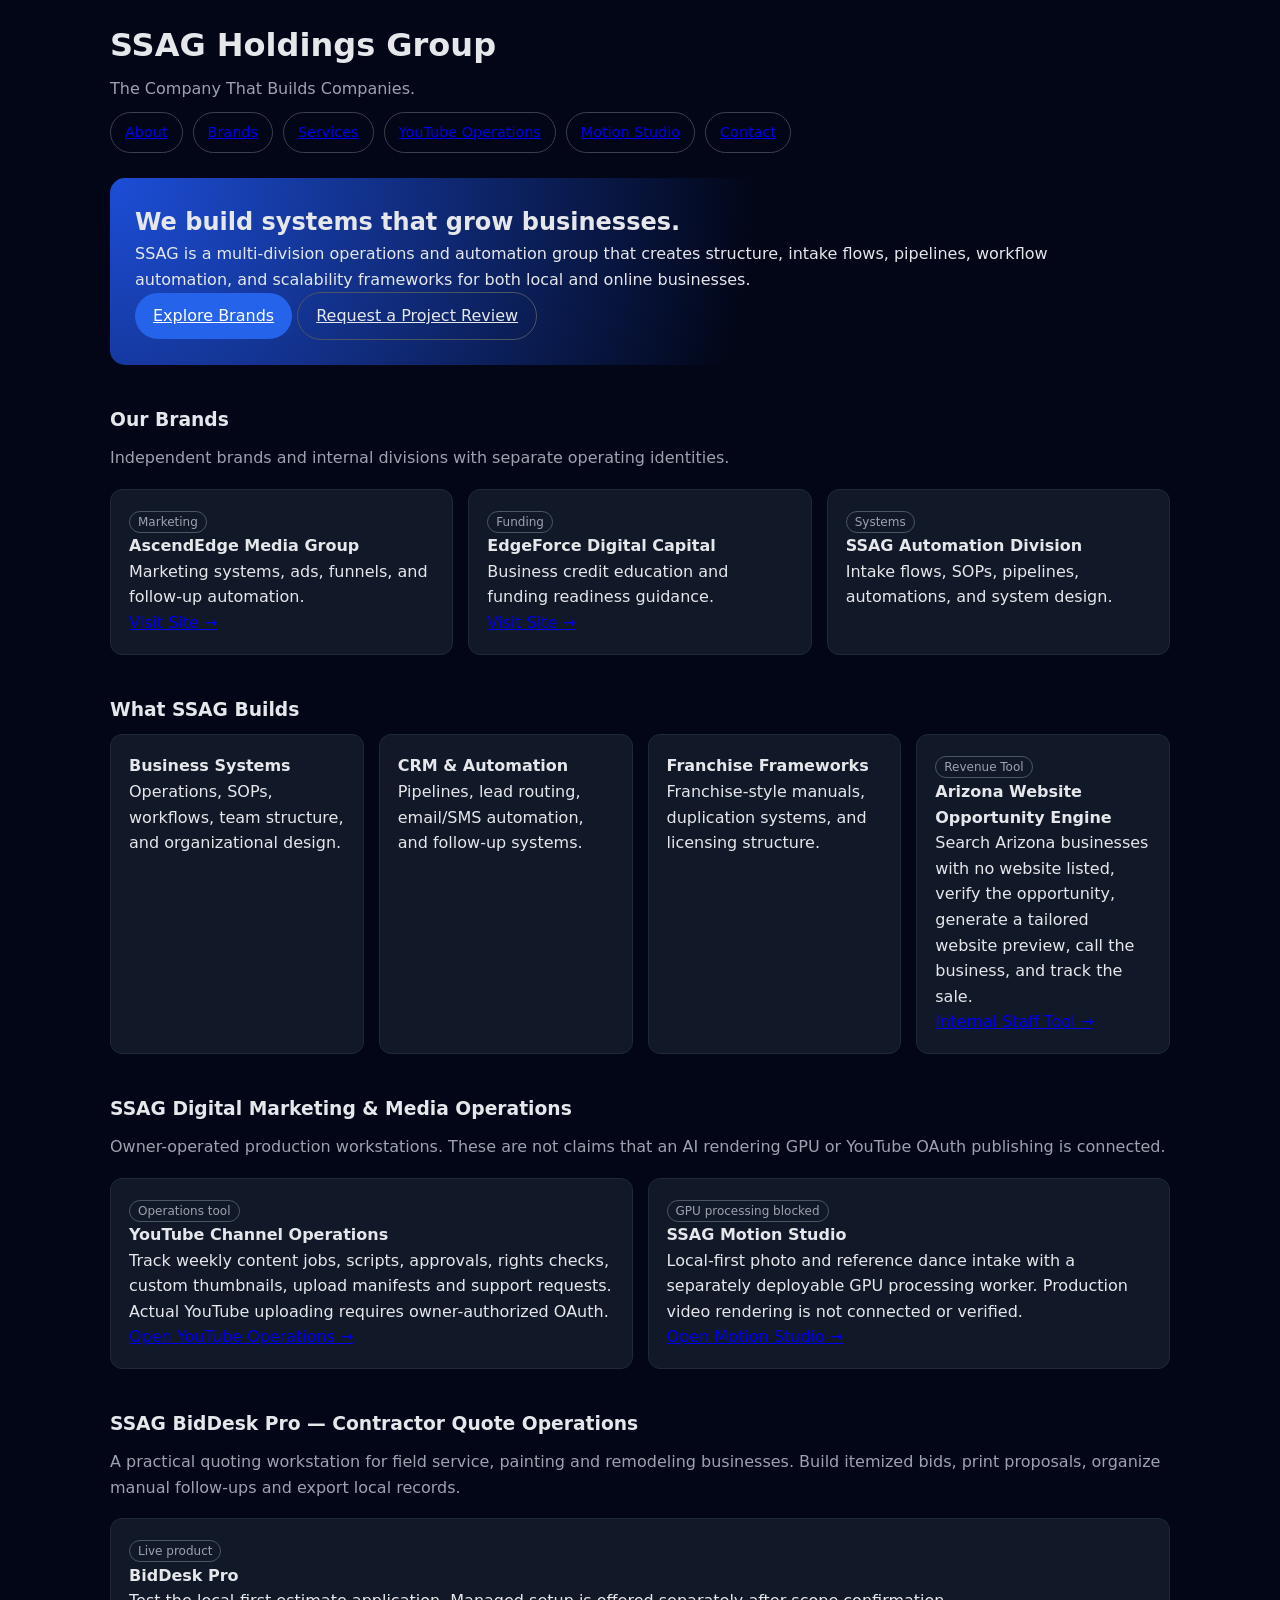
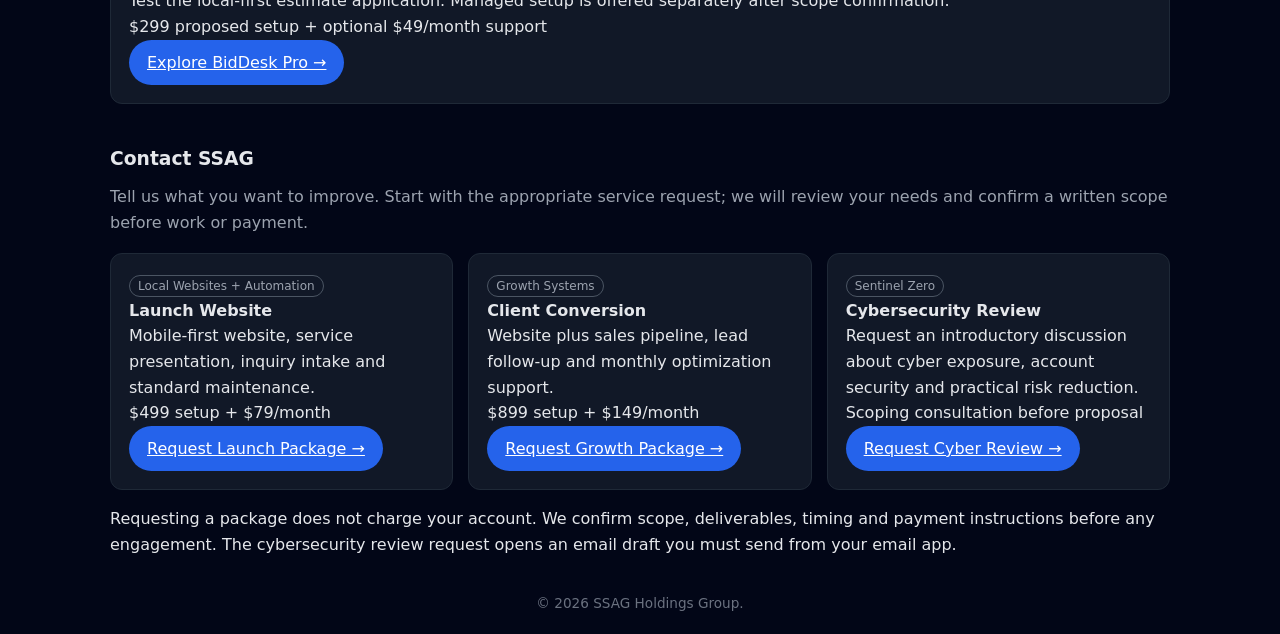
==== commit ef0b4ff6: "Link deployed BidDesk Pro quoting product from SSAG hub" ====
--- a/index.html
+++ b/index.html
@@ -106,6 +106,19 @@
         </div>
       </div>
     </section>
+    <section id="biddesk-pro" class="section">
+      <h3>SSAG BidDesk Pro — Contractor Quote Operations</h3>
+      <p class="lead">A practical quoting workstation for field service, painting and remodeling businesses. Build itemized bids, print proposals, organize manual follow-ups and export local records.</p>
+      <div class="grid grid-3">
+        <div class="card">
+          <span class="badge">Live product</span>
+          <h4>BidDesk Pro</h4>
+          <p>Test the local-first estimate application. Managed setup is offered separately after scope confirmation.</p>
+          <p class="price">$299 proposed setup + optional $49/month support</p>
+          <a class="btn-primary" href="https://ssag-biddesk-pro.vercel.app/">Explore BidDesk Pro →</a>
+        </div>
+      </div>
+    </section>
     <section id="contact" class="section">
       <h3>Contact SSAG</h3>
       <p class="lead">Tell us what you want to improve. Start with the appropriate service request; we will review your needs and confirm a written scope before work or payment.</p>
